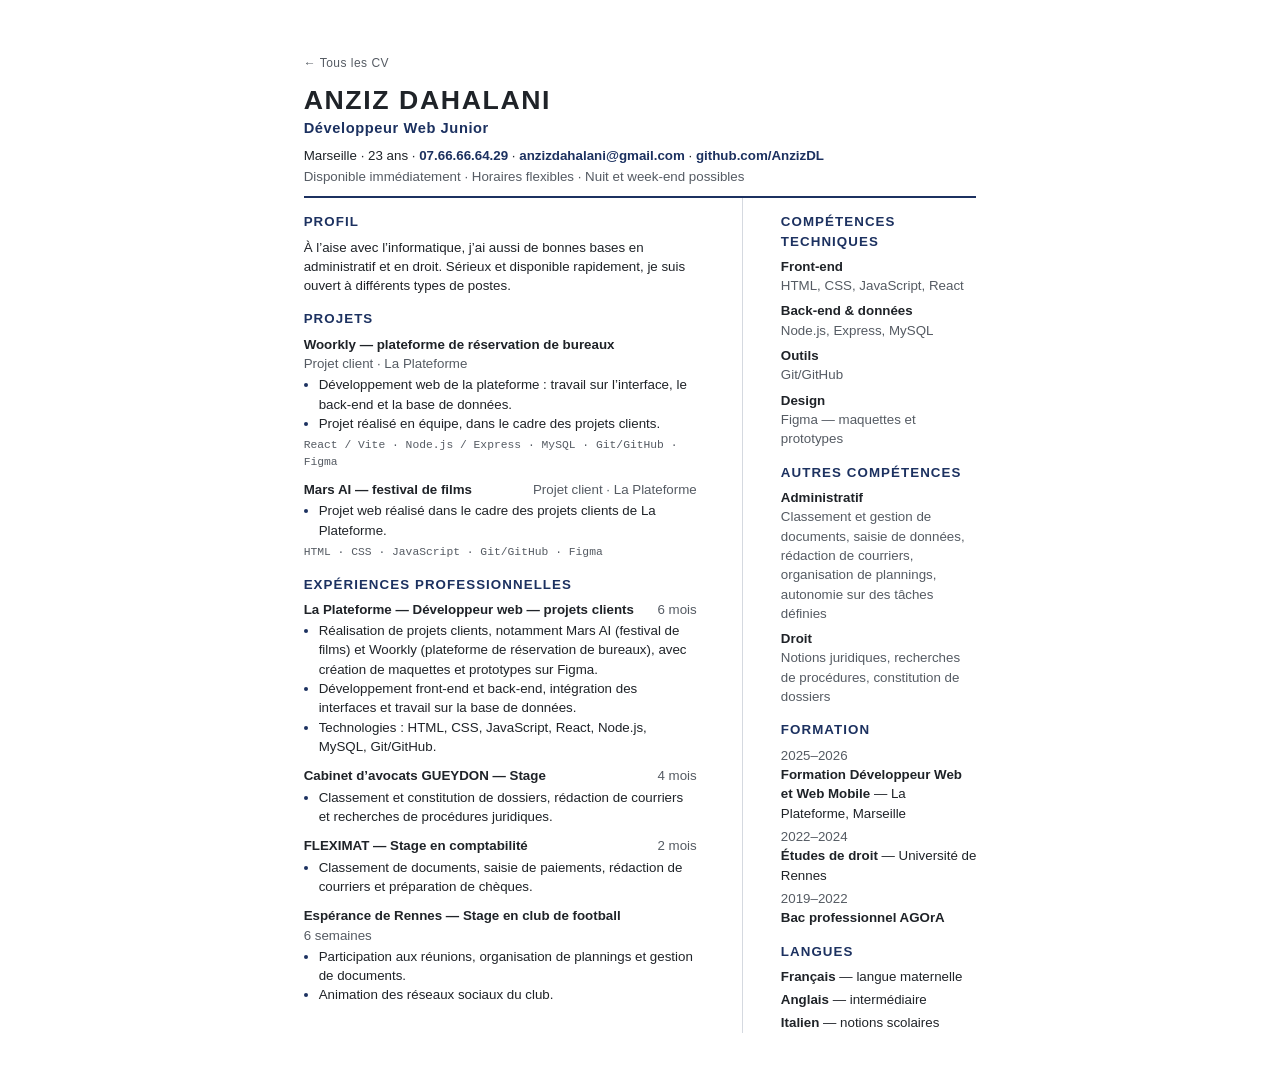
==== cv-dev/index.html @ 828bc9e7 "hub" ====
<!DOCTYPE html>
<html lang="fr">

<head>
    <meta charset="utf-8" />
    <meta name="viewport" content="width=device-width, initial-scale=1.0" />
    <title>CV Développeur — Anziz Dahalani</title>
    <meta name="description" content="CV d’Anziz Dahalani — version orientée développement web." />
    <meta name="author" content="Anziz Dahalani" />
    <link rel="stylesheet" href="./style.css" />
</head>

<body>
    <a class="back-link" href="../">← Tous les CV</a>

    <header class="cv-header">
        <h1>Anziz Dahalani</h1>
        <p class="role">Développeur Web Junior</p>
        <p class="contact">
            Marseille · 23 ans ·
            <a href="tel:+33766666429">07.66.66.64.29</a> ·
            <a href="mailto:anzizdahalani@gmail.com">anzizdahalani@gmail.com</a> ·
            <a href="https://github.com/AnzizDL" rel="noopener">github.com/AnzizDL</a>
        </p>
        <p class="availability">Disponible immédiatement · Horaires flexibles · Nuit et week-end possibles</p>
    </header>

    <main class="layout">
        <div class="col-main">
            <section id="profil">
                <h2>Profil</h2>
                <p>À l’aise avec l’informatique, j’ai aussi de bonnes bases en administratif et en droit. Sérieux et
                    disponible rapidement, je suis ouvert à différents types de postes.</p>
            </section>

            <section id="projets">
                <h2>Projets</h2>

                <article class="entry">
                    <h3><span class="entry-title">Woorkly — plateforme de réservation de bureaux</span>
                        <span class="entry-date">Projet client · La Plateforme</span>
                    </h3>
                    <ul>
                        <li>Développement web de la plateforme : travail sur l’interface, le back-end et la base de
                            données.</li>
                        <li>Projet réalisé en équipe, dans le cadre des projets clients.</li>
                    </ul>
                    <p class="stack">React / Vite · Node.js / Express · MySQL · Git/GitHub · Figma</p>
                </article>

                <article class="entry">
                    <h3><span class="entry-title">Mars AI — festival de films</span>
                        <span class="entry-date">Projet client · La Plateforme</span>
                    </h3>
                    <ul>
                        <li>Projet web réalisé dans le cadre des projets clients de La Plateforme.</li>
                    </ul>
                    <p class="stack">HTML · CSS · JavaScript · Git/GitHub · Figma</p>
                </article>
            </section>

            <section id="experiences">
                <h2>Expériences professionnelles</h2>

                <article class="entry">
                    <h3><span class="entry-title">La Plateforme — Développeur web — projets clients</span>
                        <span class="entry-date">6 mois</span>
                    </h3>
                    <ul>
                        <li>Réalisation de projets clients, notamment Mars AI (festival de films) et Woorkly (plateforme
                            de réservation de bureaux), avec création de maquettes et prototypes sur Figma.</li>
                        <li>Développement front-end et back-end, intégration des interfaces et travail sur la base de
                            données.</li>
                        <li>Technologies : HTML, CSS, JavaScript, React, Node.js, MySQL, Git/GitHub.</li>
                    </ul>
                </article>

                <article class="entry">
                    <h3><span class="entry-title">Cabinet d’avocats GUEYDON — Stage</span>
                        <span class="entry-date">4 mois</span>
                    </h3>
                    <ul>
                        <li>Classement et constitution de dossiers, rédaction de courriers et recherches de procédures
                            juridiques.</li>
                    </ul>
                </article>

                <article class="entry">
                    <h3><span class="entry-title">FLEXIMAT — Stage en comptabilité</span>
                        <span class="entry-date">2 mois</span>
                    </h3>
                    <ul>
                        <li>Classement de documents, saisie de paiements, rédaction de courriers et préparation de
                            chèques.</li>
                    </ul>
                </article>

                <article class="entry">
                    <h3><span class="entry-title">Espérance de Rennes — Stage en club de football</span>
                        <span class="entry-date">6 semaines</span>
                    </h3>
                    <ul>
                        <li>Participation aux réunions, organisation de plannings et gestion de documents.</li>
                        <li>Animation des réseaux sociaux du club.</li>
                    </ul>
                </article>
            </section>
        </div>

        <aside class="col-side">
            <section id="competences">
                <h2>Compétences techniques</h2>
                <dl class="skills">
                    <dt>Front-end</dt>
                    <dd>HTML, CSS, JavaScript, React</dd>

                    <dt>Back-end &amp; données</dt>
                    <dd>Node.js, Express, MySQL</dd>

                    <dt>Outils</dt>
                    <dd>Git/GitHub</dd>

                    <dt>Design</dt>
                    <dd>Figma — maquettes et prototypes</dd>
                </dl>
            </section>

            <section id="autres-competences">
                <h2>Autres compétences</h2>
                <dl class="skills">
                    <dt>Administratif</dt>
                    <dd>Classement et gestion de documents, saisie de données, rédaction de courriers, organisation de
                        plannings, autonomie sur des tâches définies</dd>

                    <dt>Droit</dt>
                    <dd>Notions juridiques, recherches de procédures, constitution de dossiers</dd>
                </dl>
            </section>

            <section id="formation">
                <h2>Formation</h2>
                <ul class="education">
                    <li><span class="year">2025–2026</span>
                        <span><strong>Formation Développeur Web et Web Mobile</strong> — La Plateforme, Marseille</span>
                    </li>
                    <li><span class="year">2022–2024</span>
                        <span><strong>Études de droit</strong> — Université de Rennes</span>
                    </li>
                    <li><span class="year">2019–2022</span>
                        <span><strong>Bac professionnel AGOrA</strong></span>
                    </li>
                </ul>
            </section>

            <section id="langues">
                <h2>Langues</h2>
                <ul class="languages">
                    <li><strong>Français</strong> — langue maternelle</li>
                    <li><strong>Anglais</strong> — intermédiaire</li>
                    <li><strong>Italien</strong> — notions scolaires</li>
                </ul>
            </section>
        </aside>
    </main>
</body>

</html>
---- cv-dev/style.css ----
:root {
  --text: #1f2328;
  --muted: #555b63;
  --accent: #1c3160;
  --rule: #d5d9e0;
  --mono: ui-monospace, "SFMono-Regular", "JetBrains Mono", Menlo, Consolas, monospace;
}

* {
  box-sizing: border-box;
}

html {
  background: #fff;
}

body {
  max-width: 210mm;
  margin: 0 auto;
  padding: 14mm 16mm;
  background: #fff;
  color: var(--text);
  font-family: "Segoe UI", "Helvetica Neue", Roboto, Arial, sans-serif;
  font-size: 10pt;
  line-height: 1.45;
}

h1,
h2,
h3,
p,
ul,
dl,
dd {
  margin: 0;
}

a {
  color: var(--accent);
  text-decoration: none;
}

a:hover {
  text-decoration: underline;
}

/* Retour au hub — masqué à l'impression */
.back-link {
  display: inline-block;
  margin-bottom: 12px;
  color: var(--muted);
  font-size: 9pt;
  letter-spacing: 0.04em;
}

.back-link:hover,
.back-link:focus-visible {
  color: var(--accent);
  text-decoration: none;
}

/* En-tête */
.cv-header {
  padding-bottom: 10px;
  border-bottom: 2px solid var(--accent);
}

h1 {
  font-size: 20pt;
  font-weight: 700;
  letter-spacing: 0.06em;
  text-transform: uppercase;
  line-height: 1.2;
}

.role {
  margin-top: 2px;
  color: var(--accent);
  font-size: 11pt;
  font-weight: 600;
  letter-spacing: 0.04em;
}

.contact {
  margin-top: 6px;
}

.contact a {
  font-weight: 600;
}

.availability {
  margin-top: 2px;
  color: var(--muted);
}

/* Colonnes */
.layout {
  display: grid;
  grid-template-columns: 1fr 62mm;
  gap: 0 12mm;
  align-items: start;
}

.col-side {
  padding-left: 10mm;
  border-left: 1px solid var(--rule);
}

section {
  margin-top: 14px;
}

.col-main > section:first-child,
.col-side > section:first-child {
  margin-top: 14px;
}

h2 {
  margin-bottom: 6px;
  color: var(--accent);
  font-size: 10pt;
  font-weight: 700;
  letter-spacing: 0.08em;
  text-transform: uppercase;
}

ul {
  padding-left: 0;
  list-style: none;
}

/* Entrées (projets et expériences) */
.entry + .entry {
  margin-top: 10px;
}

.entry h3 {
  display: flex;
  flex-wrap: wrap;
  justify-content: space-between;
  gap: 0 12px;
  font-size: 10pt;
}

.entry-title {
  font-weight: 700;
}

.entry-date {
  color: var(--muted);
  font-weight: 400;
}

.entry ul {
  margin-top: 2px;
  padding-left: 15px;
  list-style: disc;
}

.entry li::marker {
  color: var(--accent);
}

.stack {
  margin-top: 4px;
  color: var(--muted);
  font-family: var(--mono);
  font-size: 8.5pt;
}

/* Compétences */
.skills dt {
  font-weight: 700;
}

.skills dt + dd {
  margin-bottom: 6px;
}

.skills dd {
  color: var(--muted);
}

/* Formation */
.education li + li,
.languages li + li {
  margin-top: 4px;
}

.year {
  display: block;
  color: var(--muted);
}

@media (max-width: 760px) {
  body {
    padding: 24px 16px;
  }

  .layout {
    grid-template-columns: 1fr;
    gap: 0;
  }

  .col-side {
    margin-top: 6px;
    padding-left: 0;
    padding-top: 10px;
    border-left: 0;
    border-top: 1px solid var(--rule);
  }

  .entry h3 {
    flex-direction: column;
  }
}

@page {
  size: A4;
  margin: 12mm 14mm;
}

@media print {
  .back-link {
    display: none;
  }

  body {
    max-width: none;
    padding: 0;
    font-size: 9.5pt;
    line-height: 1.4;
  }

  a {
    color: var(--accent);
  }

  a[href]::after {
    content: none;
  }

  h2,
  h3 {
    break-after: avoid;
  }

  .entry,
  .education li,
  .skills dt,
  .skills dd {
    break-inside: avoid;
  }

  section {
    break-inside: avoid;
  }
}
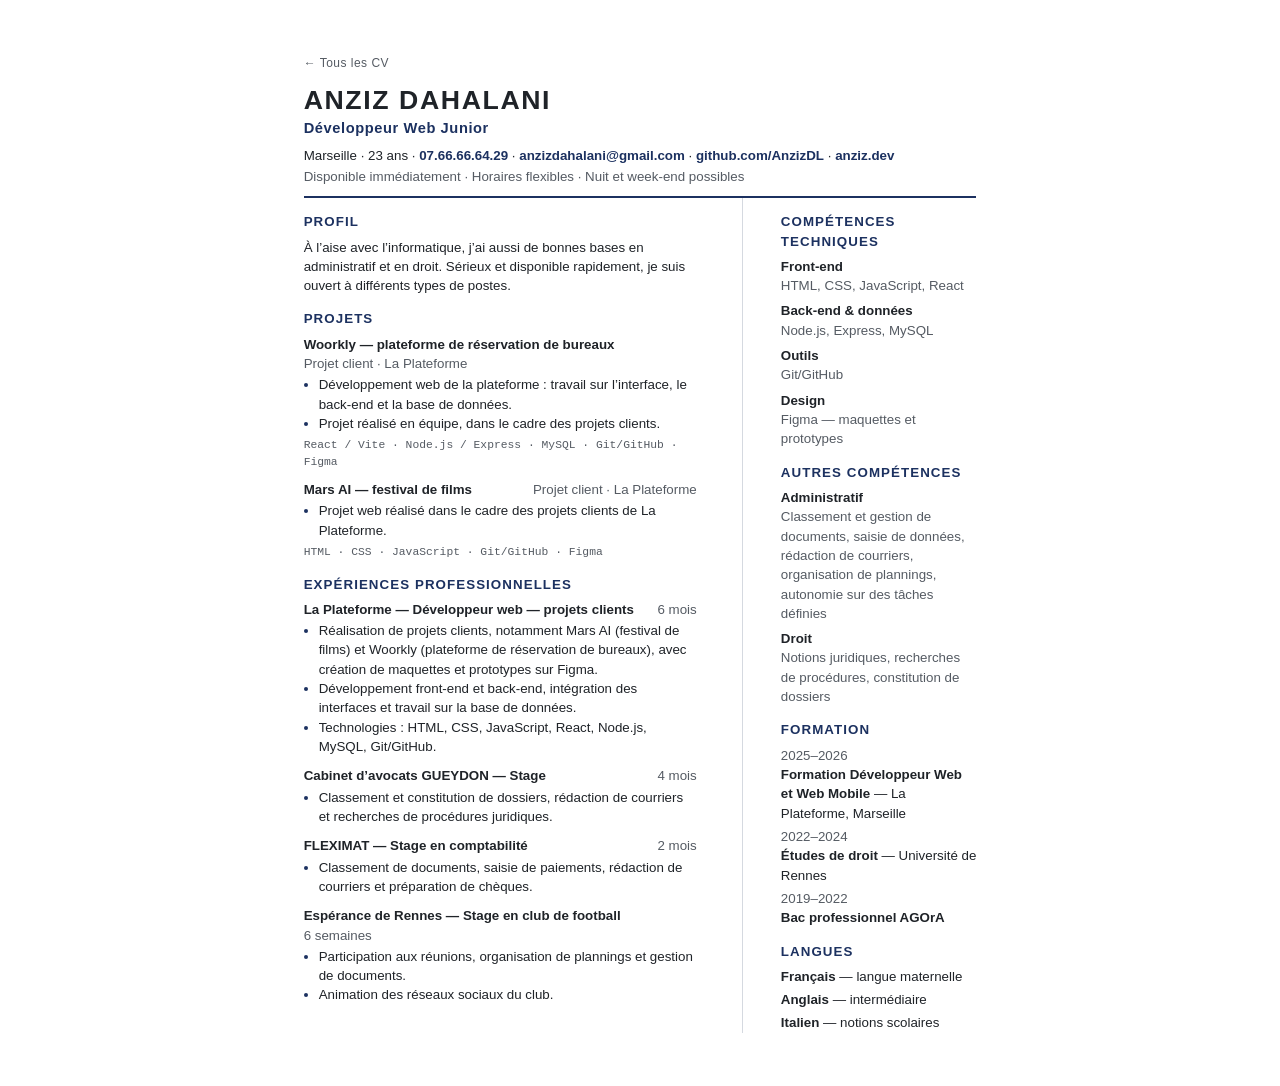
==== commit 09e8891f: "maj portfolio" ====
--- a/cv-dev/index.html
+++ b/cv-dev/index.html
@@ -20,7 +20,8 @@
             Marseille · 23 ans ·
             <a href="tel:+33766666429">07.66.66.64.29</a> ·
             <a href="mailto:anzizdahalani@gmail.com">anzizdahalani@gmail.com</a> ·
-            <a href="https://github.com/AnzizDL" rel="noopener">github.com/AnzizDL</a>
+            <a href="https://github.com/AnzizDL" rel="noopener">github.com/AnzizDL</a> ·
+            <a href="https://anziz.dev" rel="noopener">anziz.dev</a>
         </p>
         <p class="availability">Disponible immédiatement · Horaires flexibles · Nuit et week-end possibles</p>
     </header>
